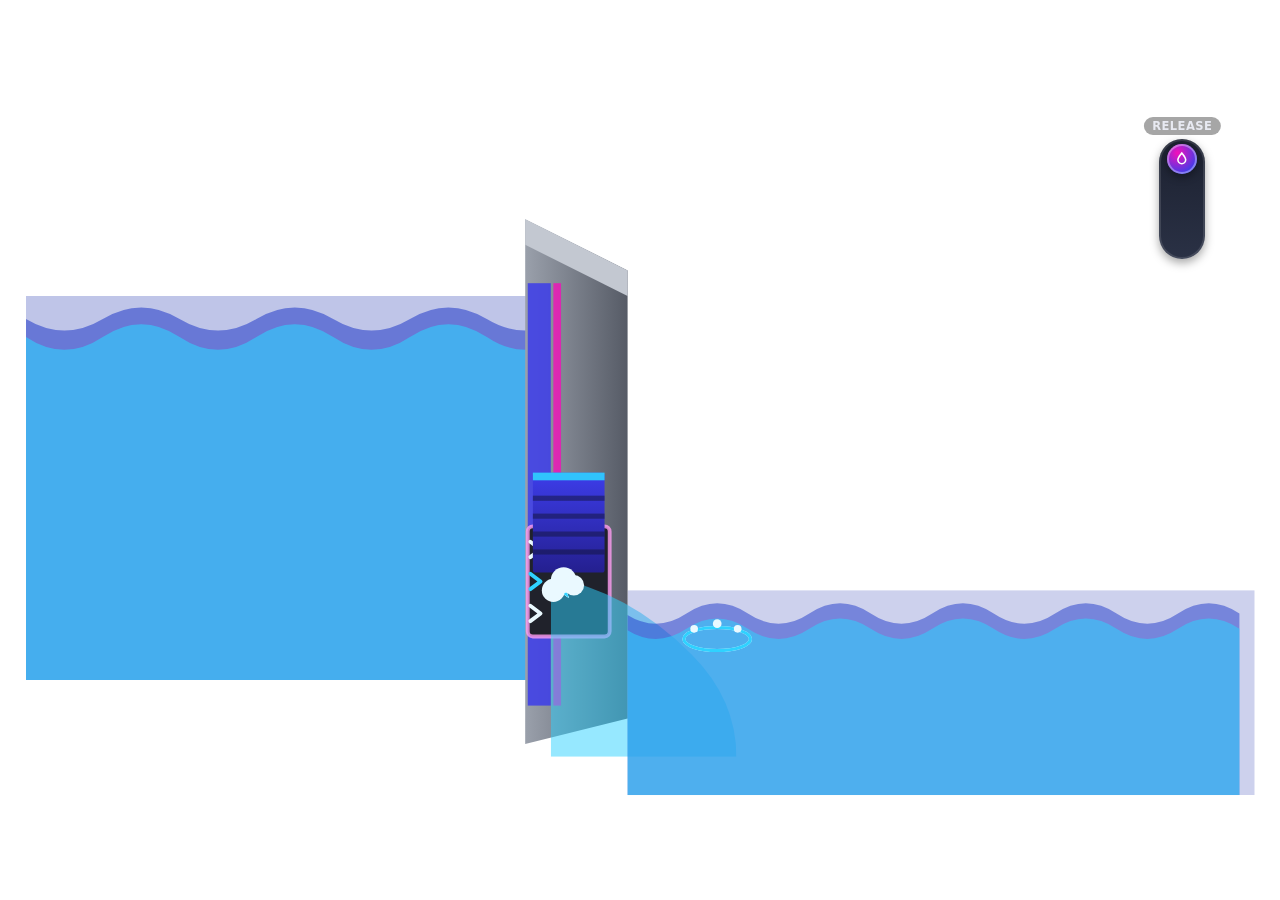
==== dam-release.html @ 2dece6fa "V1.8.4: add compact Home dam release experience" ====
<!DOCTYPE html>
<html lang="en">
<head>
<meta charset="UTF-8">
<meta name="viewport" content="width=device-width, initial-scale=1.0">
<title>Yall Too — Dam Release</title>
<style>
:root{--cyan:#2fd2ff;--indigo:#3d3dea;--magenta:#f310ba;--pink:#ff9df2;--stone-light:#9aa0ab;--stone-dark:#565b66}
*{box-sizing:border-box}
html,body{margin:0;height:100%;background:transparent;overflow:hidden;font-family:system-ui,sans-serif}
.stage{position:relative;width:100vw;height:100vh;display:flex;align-items:center;justify-content:center}
.frame{position:relative;width:min(96vw,177.78vh);aspect-ratio:16/9}
svg{width:100%;height:100%;display:block;overflow:visible}
.toggle{position:absolute;top:5%;right:4%;width:clamp(34px,4.2vw,46px);height:clamp(88px,11vw,120px);border-radius:999px;background:linear-gradient(180deg,#1c2130,#2a3145);box-shadow:inset 0 0 0 2px rgba(255,255,255,.12),0 4px 10px rgba(0,0,0,.35);cursor:pointer;padding:5px;display:flex;flex-direction:column;align-items:center}
.toggle-label{position:absolute;top:-22px;left:50%;transform:translateX(-50%);font-size:clamp(.6rem,1.1vw,.72rem);font-weight:700;letter-spacing:.04em;color:#e8eaf2;background:rgba(0,0,0,.35);padding:2px 8px;border-radius:999px;white-space:nowrap}
.thumb{width:calc(100% - 6px);aspect-ratio:1;border-radius:50%;background:radial-gradient(circle at 35% 30%,var(--magenta),var(--indigo) 75%);box-shadow:0 3px 8px rgba(0,0,0,.4),inset 0 0 0 2px rgba(255,255,255,.35);transition:transform .45s cubic-bezier(.34,1.4,.64,1);display:flex;align-items:center;justify-content:center}
.thumb svg{width:52%;height:52%;stroke:#fff;fill:none;stroke-width:2.4;overflow:visible}
.scene.off .thumb{transform:translateY(calc(100% + 0px))}.scene.on .thumb{transform:translateY(0)}
.res-wave{animation:flowRes 5s linear infinite}.res-wave.w2{animation-duration:7s;animation-direction:reverse}@keyframes flowRes{from{transform:translateX(0)}to{transform:translateX(-60px)}}
.pool-wave{animation:flowPool 3.4s linear infinite}.pool-wave.w2{animation-duration:4.6s;animation-direction:reverse}@keyframes flowPool{from{transform:translateX(0)}to{transform:translateX(-48px)}}
.gate-leaf{transition:transform .5s cubic-bezier(.5,0,.2,1)}.scene.off .gate-leaf{transform:translateY(0)}.scene.on .gate-leaf{transform:translateY(-46px)}
.gate-chevron{animation:chevronFlow .8s linear infinite;animation-play-state:paused}.scene.on .gate-chevron{animation-play-state:running}.gate-chevron.g2{animation-delay:.27s}.gate-chevron.g3{animation-delay:.53s}@keyframes chevronFlow{0%{transform:translateX(-16px);opacity:0}20%{opacity:1}75%{opacity:1}100%{transform:translateX(66px);opacity:0}}
.stream-group{opacity:0;transition:opacity .35s ease}.scene.on .stream-group{opacity:1}
.streak{animation:streakFlow .9s linear infinite;animation-play-state:paused}.scene.on .streak{animation-play-state:running}.streak.s2{animation-delay:.22s}.streak.s3{animation-delay:.44s}.streak.s4{animation-delay:.66s}@keyframes streakFlow{0%{transform:translate(0,0);opacity:0}12%{opacity:.95}100%{transform:translate(150px,190px);opacity:0}}
.mist{animation:mistPuff 1.6s ease-out infinite;animation-play-state:paused}.scene.on .mist{animation-play-state:running}.mist.m2{animation-delay:.5s}.mist.m3{animation-delay:1s}@keyframes mistPuff{0%{transform:scale(.4) translateY(0);opacity:0}30%{opacity:.55}100%{transform:scale(1.5) translateY(-18px);opacity:0}}
.splash-ring{animation:splashRing 1.1s ease-out infinite;animation-play-state:paused}.scene.on .splash-ring{animation-play-state:running}.splash-ring.r2{animation-delay:.55s}@keyframes splashRing{0%{transform:scale(.3);opacity:.8}100%{transform:scale(1.9);opacity:0}}
.splash-drop{animation:splashDrop 1s ease-out infinite;animation-play-state:paused}.scene.on .splash-drop{animation-play-state:running}.splash-drop.d2{animation-delay:.33s}.splash-drop.d3{animation-delay:.66s}@keyframes splashDrop{0%{transform:translateY(0);opacity:0}15%{opacity:1}100%{transform:translateY(-34px);opacity:0}}
@media(prefers-reduced-motion:reduce){.res-wave,.pool-wave,.streak,.mist,.splash-ring,.splash-drop{animation:none!important}}
</style>
</head>
<body>
<div class="stage"><div class="frame">
<svg viewBox="0 0 960 540" class="scene on" id="scene">
<defs>
<linearGradient id="stoneGrad" x1="0" y1="0" x2="1" y2="0"><stop offset="0" stop-color="var(--stone-light)"/><stop offset="1" stop-color="var(--stone-dark)"/></linearGradient>
<linearGradient id="gateGrad" x1="0" y1="0" x2="0" y2="1"><stop offset="0" stop-color="var(--indigo)"/><stop offset="1" stop-color="#241f8f"/></linearGradient>
<clipPath id="frameClip"><rect x="0" y="0" width="960" height="540"/></clipPath><clipPath id="resClip"><rect x="0" y="120" width="410" height="330"/></clipPath><clipPath id="poolClip"><rect x="470" y="360" width="490" height="180"/></clipPath><clipPath id="gateSlotClip"><rect x="392" y="330" width="64" height="86" rx="4"/></clipPath>
</defs>
<g clip-path="url(#frameClip)">
<g clip-path="url(#resClip)"><rect x="0" y="150" width="410" height="300" fill="#1c2fae" opacity=".28"/><path class="res-wave w2" fill="#213bc9" opacity=".55" d="M-60,168 Q-30,150 0,168 T60,168 T120,168 T180,168 T240,168 T300,168 T360,168 T420,168 T480,168 V460 H-60 Z"/><path class="res-wave w1" fill="#2fd2ff" opacity=".6" d="M-60,182 Q-30,162 0,182 T60,182 T120,182 T180,182 T240,182 T300,182 T360,182 T420,182 T480,182 V460 H-60 Z"/></g>
<g><path d="M390,90 L470,130 L470,480 L390,500 Z" fill="url(#stoneGrad)"/><path d="M390,90 L470,130 L470,150 L390,110 Z" fill="#c3c8d1"/><rect x="392" y="140" width="18" height="330" fill="var(--indigo)" opacity=".85"/><rect x="412" y="140" width="6" height="330" fill="var(--magenta)" opacity=".8"/><rect x="392" y="330" width="64" height="86" rx="4" fill="#20222b"/><rect x="392" y="330" width="64" height="86" rx="4" fill="none" stroke="var(--pink)" stroke-width="3" opacity=".8"/></g>
<g clip-path="url(#gateSlotClip)"><g transform="translate(394,348)"><g class="gate-chevron g1"><path d="M0,-6 L8,0 L0,6" fill="none" stroke="#eaf9ff" stroke-width="3" stroke-linecap="round" stroke-linejoin="round"/></g></g><g transform="translate(394,373)"><g class="gate-chevron g2"><path d="M0,-6 L8,0 L0,6" fill="none" stroke="var(--cyan)" stroke-width="3" stroke-linecap="round" stroke-linejoin="round"/></g></g><g transform="translate(394,398)"><g class="gate-chevron g3"><path d="M0,-6 L8,0 L0,6" fill="none" stroke="#eaf9ff" stroke-width="3" stroke-linecap="round" stroke-linejoin="round"/></g></g></g>
<g clip-path="url(#frameClip)"><rect class="gate-leaf" x="396" y="334" width="56" height="78" rx="2" fill="url(#gateGrad)"/><g class="gate-leaf"><rect x="396" y="334" width="56" height="6" fill="var(--cyan)" opacity=".9"/><rect x="396" y="352" width="56" height="4" fill="#12143a" opacity=".5"/><rect x="396" y="366" width="56" height="4" fill="#12143a" opacity=".5"/><rect x="396" y="380" width="56" height="4" fill="#12143a" opacity=".5"/><rect x="396" y="394" width="56" height="4" fill="#12143a" opacity=".5"/></g></g>
<g class="stream-group"><clipPath id="streamClip"><path d="M410,370 Q470,380 520,430 Q555,465 555,510 L410,510 Z"/></clipPath><g clip-path="url(#streamClip)"><rect x="380" y="360" width="230" height="160" fill="var(--cyan)" opacity=".5"/><g class="streak s1"><g transform="translate(418,378) rotate(51.7)"><polygon points="10,0 -6,-5 -6,5" fill="#eaf9ff"/></g></g><g class="streak s2"><g transform="translate(418,378) rotate(51.7)"><polygon points="10,0 -6,-5 -6,5" fill="#eaf9ff"/></g></g><g class="streak s3"><g transform="translate(418,378) rotate(51.7)"><polygon points="10,0 -6,-5 -6,5" fill="#eaf9ff"/></g></g><g class="streak s4"><g transform="translate(418,378) rotate(51.7)"><polygon points="10,0 -6,-5 -6,5" fill="var(--cyan)"/></g></g></g><circle class="mist m1" cx="420" cy="372" r="10" fill="#eaf9ff"/><circle class="mist m2" cx="428" cy="376" r="8" fill="#eaf9ff"/><circle class="mist m3" cx="412" cy="380" r="9" fill="#eaf9ff"/></g>
<g clip-path="url(#poolClip)"><rect x="470" y="380" width="490" height="160" fill="#1c2fae" opacity=".22"/><path class="pool-wave w2" fill="#213bc9" opacity=".5" d="M420,398 Q444,382 468,398 T516,398 T564,398 T612,398 T660,398 T708,398 T756,398 T804,398 T852,398 T900,398 T948,398 V540 H420 Z"/><path class="pool-wave w1" fill="#2fd2ff" opacity=".55" d="M420,410 Q444,394 468,410 T516,410 T564,410 T612,410 T660,410 T708,410 T756,410 T804,410 T852,410 T900,410 T948,410 V540 H420 Z"/><g class="stream-group"><ellipse class="splash-ring r1" cx="540" cy="418" rx="26" ry="9" fill="none" stroke="#eaf9ff" stroke-width="2.4"/><ellipse class="splash-ring r2" cx="540" cy="418" rx="26" ry="9" fill="none" stroke="var(--cyan)" stroke-width="2.4"/><circle class="splash-drop d1" cx="522" cy="410" r="3" fill="#eaf9ff"/><circle class="splash-drop d2" cx="540" cy="406" r="3.4" fill="#eaf9ff"/><circle class="splash-drop d3" cx="556" cy="410" r="3" fill="#eaf9ff"/></g></g>
</g></svg>
<div class="toggle" id="toggle" role="button" aria-pressed="true" aria-label="Toggle dam release"><span class="toggle-label" id="toggleLabel">RELEASE</span><div class="thumb"><svg viewBox="0 0 24 24"><path d="M12 3c-3 4-6 7.2-6 10.5A6 6 0 0 0 18 13.5C18 10.2 15 7 12 3Z"/></svg></div></div>
</div></div>
<script>
const scene=document.getElementById('scene'),toggle=document.getElementById('toggle'),label=document.getElementById('toggleLabel');
function setState(on){scene.classList.toggle('on',on);scene.classList.toggle('off',!on);toggle.setAttribute('aria-pressed',on?'true':'false');label.textContent=on?'RELEASE':'STOP'}
toggle.addEventListener('click',()=>setState(!scene.classList.contains('on')));setState(true);
</script>
</body>
</html>
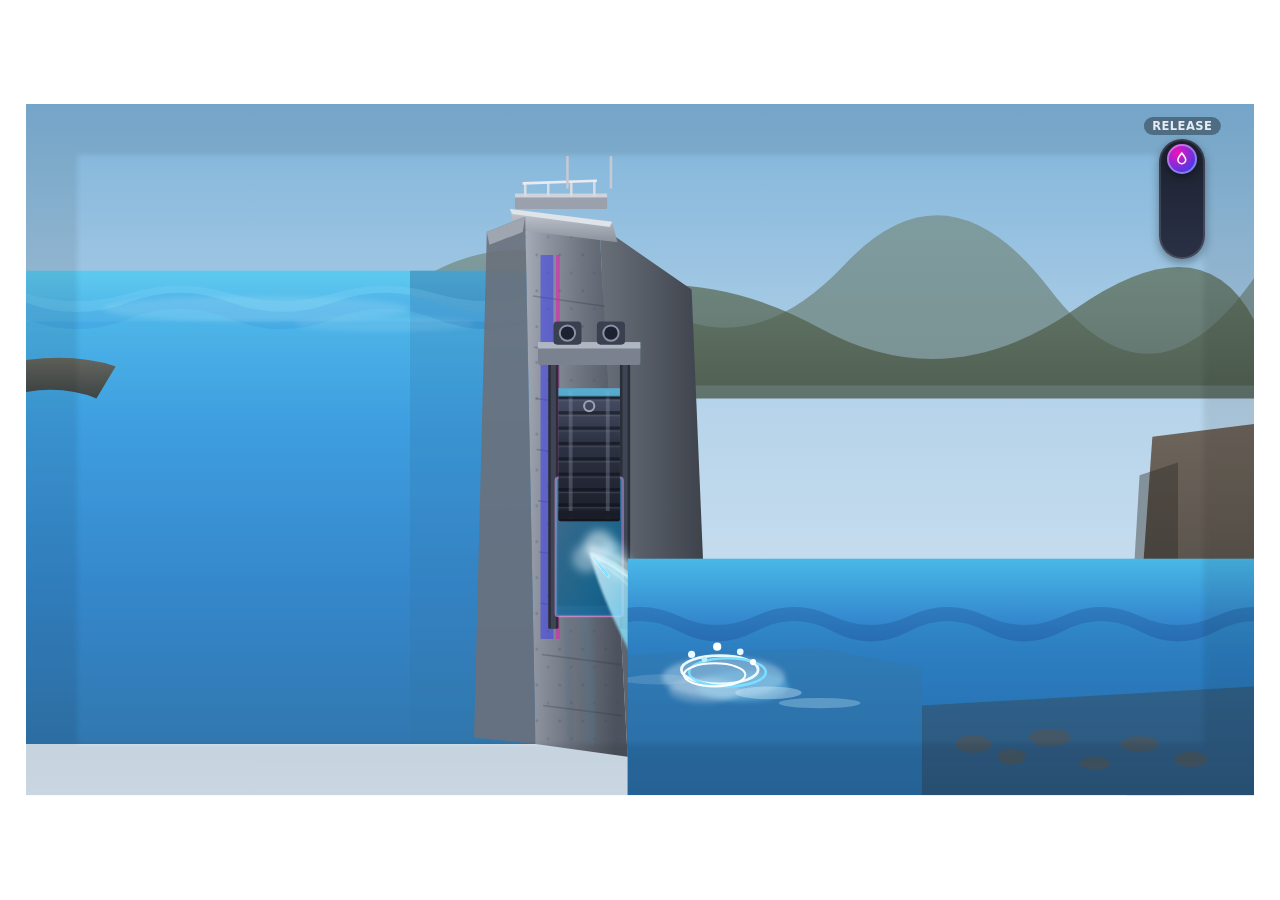
==== commit 55eebf9e: "V1.8.4: replace Home dam with supplied release design" ====
--- a/dam-release.html
+++ b/dam-release.html
@@ -5,51 +5,595 @@
 <meta name="viewport" content="width=device-width, initial-scale=1.0">
 <title>Yall Too — Dam Release</title>
 <style>
-:root{--cyan:#2fd2ff;--indigo:#3d3dea;--magenta:#f310ba;--pink:#ff9df2;--stone-light:#9aa0ab;--stone-dark:#565b66}
-*{box-sizing:border-box}
-html,body{margin:0;height:100%;background:transparent;overflow:hidden;font-family:system-ui,sans-serif}
-.stage{position:relative;width:100vw;height:100vh;display:flex;align-items:center;justify-content:center}
-.frame{position:relative;width:min(96vw,177.78vh);aspect-ratio:16/9}
-svg{width:100%;height:100%;display:block;overflow:visible}
-.toggle{position:absolute;top:5%;right:4%;width:clamp(34px,4.2vw,46px);height:clamp(88px,11vw,120px);border-radius:999px;background:linear-gradient(180deg,#1c2130,#2a3145);box-shadow:inset 0 0 0 2px rgba(255,255,255,.12),0 4px 10px rgba(0,0,0,.35);cursor:pointer;padding:5px;display:flex;flex-direction:column;align-items:center}
-.toggle-label{position:absolute;top:-22px;left:50%;transform:translateX(-50%);font-size:clamp(.6rem,1.1vw,.72rem);font-weight:700;letter-spacing:.04em;color:#e8eaf2;background:rgba(0,0,0,.35);padding:2px 8px;border-radius:999px;white-space:nowrap}
-.thumb{width:calc(100% - 6px);aspect-ratio:1;border-radius:50%;background:radial-gradient(circle at 35% 30%,var(--magenta),var(--indigo) 75%);box-shadow:0 3px 8px rgba(0,0,0,.4),inset 0 0 0 2px rgba(255,255,255,.35);transition:transform .45s cubic-bezier(.34,1.4,.64,1);display:flex;align-items:center;justify-content:center}
-.thumb svg{width:52%;height:52%;stroke:#fff;fill:none;stroke-width:2.4;overflow:visible}
-.scene.off .thumb{transform:translateY(calc(100% + 0px))}.scene.on .thumb{transform:translateY(0)}
-.res-wave{animation:flowRes 5s linear infinite}.res-wave.w2{animation-duration:7s;animation-direction:reverse}@keyframes flowRes{from{transform:translateX(0)}to{transform:translateX(-60px)}}
-.pool-wave{animation:flowPool 3.4s linear infinite}.pool-wave.w2{animation-duration:4.6s;animation-direction:reverse}@keyframes flowPool{from{transform:translateX(0)}to{transform:translateX(-48px)}}
-.gate-leaf{transition:transform .5s cubic-bezier(.5,0,.2,1)}.scene.off .gate-leaf{transform:translateY(0)}.scene.on .gate-leaf{transform:translateY(-46px)}
-.gate-chevron{animation:chevronFlow .8s linear infinite;animation-play-state:paused}.scene.on .gate-chevron{animation-play-state:running}.gate-chevron.g2{animation-delay:.27s}.gate-chevron.g3{animation-delay:.53s}@keyframes chevronFlow{0%{transform:translateX(-16px);opacity:0}20%{opacity:1}75%{opacity:1}100%{transform:translateX(66px);opacity:0}}
-.stream-group{opacity:0;transition:opacity .35s ease}.scene.on .stream-group{opacity:1}
-.streak{animation:streakFlow .9s linear infinite;animation-play-state:paused}.scene.on .streak{animation-play-state:running}.streak.s2{animation-delay:.22s}.streak.s3{animation-delay:.44s}.streak.s4{animation-delay:.66s}@keyframes streakFlow{0%{transform:translate(0,0);opacity:0}12%{opacity:.95}100%{transform:translate(150px,190px);opacity:0}}
-.mist{animation:mistPuff 1.6s ease-out infinite;animation-play-state:paused}.scene.on .mist{animation-play-state:running}.mist.m2{animation-delay:.5s}.mist.m3{animation-delay:1s}@keyframes mistPuff{0%{transform:scale(.4) translateY(0);opacity:0}30%{opacity:.55}100%{transform:scale(1.5) translateY(-18px);opacity:0}}
-.splash-ring{animation:splashRing 1.1s ease-out infinite;animation-play-state:paused}.scene.on .splash-ring{animation-play-state:running}.splash-ring.r2{animation-delay:.55s}@keyframes splashRing{0%{transform:scale(.3);opacity:.8}100%{transform:scale(1.9);opacity:0}}
-.splash-drop{animation:splashDrop 1s ease-out infinite;animation-play-state:paused}.scene.on .splash-drop{animation-play-state:running}.splash-drop.d2{animation-delay:.33s}.splash-drop.d3{animation-delay:.66s}@keyframes splashDrop{0%{transform:translateY(0);opacity:0}15%{opacity:1}100%{transform:translateY(-34px);opacity:0}}
-@media(prefers-reduced-motion:reduce){.res-wave,.pool-wave,.streak,.mist,.splash-ring,.splash-drop{animation:none!important}}
+  :root{
+    --cyan:#2fd2ff;
+    --indigo:#3d3dea;
+    --magenta:#f310ba;
+    --pink:#ff9df2;
+    --concrete:#8b909a;
+    --concrete-dark:#5c616c;
+    --concrete-deep:#3e434c;
+  }
+  *{box-sizing:border-box;}
+  html,body{
+    margin:0;
+    height:100%;
+    background:transparent;
+    overflow:hidden;
+    font-family:system-ui,sans-serif;
+  }
+  .stage{
+    position:relative;
+    width:100vw;
+    height:100vh;
+    display:flex;
+    align-items:center;
+    justify-content:center;
+  }
+  .frame{
+    position:relative;
+    width:min(96vw, 177.78vh);
+    aspect-ratio:16/9;
+  }
+  svg{
+    width:100%;height:100%;
+    display:block;
+    overflow:hidden;
+  }
+
+  /* ---------- toggle ---------- */
+  .toggle{
+    position:absolute;
+    top:5%;
+    right:4%;
+    width:clamp(34px,4.2vw,46px);
+    height:clamp(88px,11vw,120px);
+    border-radius:999px;
+    background:linear-gradient(180deg,#1c2130,#2a3145);
+    box-shadow:inset 0 0 0 2px rgba(255,255,255,.12), 0 4px 10px rgba(0,0,0,.35);
+    cursor:pointer;
+    padding:5px;
+    display:flex;
+    flex-direction:column;
+    align-items:center;
+    z-index:5;
+  }
+  .toggle-label{
+    position:absolute;
+    top:-22px;left:50%;transform:translateX(-50%);
+    font-size:clamp(.6rem,1.1vw,.72rem);
+    font-weight:700;
+    letter-spacing:.04em;
+    color:#e8eaf2;
+    background:rgba(0,0,0,.35);
+    padding:2px 8px;
+    border-radius:999px;
+    white-space:nowrap;
+  }
+  .thumb{
+    width:calc(100% - 6px);
+    aspect-ratio:1;
+    border-radius:50%;
+    background:radial-gradient(circle at 35% 30%, var(--magenta), var(--indigo) 75%);
+    box-shadow:0 3px 8px rgba(0,0,0,.4), inset 0 0 0 2px rgba(255,255,255,.35);
+    transition:transform .45s cubic-bezier(.34,1.4,.64,1);
+    display:flex;align-items:center;justify-content:center;
+  }
+  .thumb svg{width:52%;height:52%;stroke:#fff;fill:none;stroke-width:2.4;overflow:visible;}
+  .scene.off .thumb{ transform:translateY(calc(100% + 0px)); }
+  .scene.on  .thumb{ transform:translateY(0); }
+
+  /* reservoir surface drift */
+  .res-wave{animation:flowRes 6s linear infinite;}
+  .res-wave.w2{animation-duration:9s;animation-direction:reverse;}
+  .res-wave.w3{animation-duration:12s;}
+  @keyframes flowRes{ from{transform:translateX(0);} to{transform:translateX(-80px);} }
+
+  .pool-wave{animation:flowPool 4s linear infinite;}
+  .pool-wave.w2{animation-duration:5.5s;animation-direction:reverse;}
+  @keyframes flowPool{ from{transform:translateX(0);} to{transform:translateX(-56px);} }
+
+  /* gate leaf rises to open */
+  .gate-leaf{ transition:transform .7s cubic-bezier(.4,0,.2,1); }
+  .scene.off .gate-leaf{ transform:translateY(0); }
+  .scene.on  .gate-leaf{ transform:translateY(-72px); }
+
+  /* hoist cables follow gate */
+  .hoist-line{ transition:transform .7s cubic-bezier(.4,0,.2,1); transform-origin:center top; }
+  .scene.off .hoist-line{ transform:scaleY(1); }
+  .scene.on  .hoist-line{ transform:scaleY(0.22); }
+
+  /* flow only while open */
+  .stream-group{ opacity:0; transition:opacity .4s ease .15s; pointer-events:none; }
+  .scene.on .stream-group{ opacity:1; }
+
+  .jet-core{
+    animation:jetShimmer 1.1s ease-in-out infinite;
+    animation-play-state:paused;
+  }
+  .scene.on .jet-core{ animation-play-state:running; }
+  @keyframes jetShimmer{
+    0%,100%{ opacity:.72; }
+    50%{ opacity:.95; }
+  }
+
+  .streak{
+    animation:streakFlow .85s linear infinite;
+    animation-play-state:paused;
+  }
+  .scene.on .streak{ animation-play-state:running; }
+  .streak.s2{animation-delay:.14s;}
+  .streak.s3{animation-delay:.28s;}
+  .streak.s4{animation-delay:.42s;}
+  .streak.s5{animation-delay:.56s;}
+  .streak.s6{animation-delay:.70s;}
+  @keyframes streakFlow{
+    0%{ transform:translate(0,0); opacity:0; }
+    10%{ opacity:.9; }
+    100%{ transform:translate(118px,155px); opacity:0; }
+  }
+
+  .sheet-line{
+    animation:sheetPulse 1.2s ease-in-out infinite;
+    animation-play-state:paused;
+  }
+  .scene.on .sheet-line{ animation-play-state:running; }
+  .sheet-line.l2{animation-delay:.4s;}
+  @keyframes sheetPulse{
+    0%,100%{ opacity:.25; }
+    50%{ opacity:.55; }
+  }
+
+  .mist{
+    animation:mistPuff 1.5s ease-out infinite;
+    animation-play-state:paused;
+  }
+  .scene.on .mist{ animation-play-state:running; }
+  .mist.m2{animation-delay:.4s;}
+  .mist.m3{animation-delay:.8s;}
+  .mist.m4{animation-delay:1.1s;}
+  @keyframes mistPuff{
+    0%{ transform:scale(.35) translate(0,0); opacity:0; }
+    25%{ opacity:.5; }
+    100%{ transform:scale(1.8) translate(8px,-22px); opacity:0; }
+  }
+
+  .splash-ring{
+    animation:splashRing 1.15s ease-out infinite;
+    animation-play-state:paused;
+  }
+  .scene.on .splash-ring{ animation-play-state:running; }
+  .splash-ring.r2{animation-delay:.38s;}
+  .splash-ring.r3{animation-delay:.76s;}
+  @keyframes splashRing{
+    0%{ transform:scale(.25); opacity:.75; }
+    100%{ transform:scale(2.1); opacity:0; }
+  }
+
+  .splash-drop{
+    animation:splashDrop .95s ease-out infinite;
+    animation-play-state:paused;
+  }
+  .scene.on .splash-drop{ animation-play-state:running; }
+  .splash-drop.d2{animation-delay:.2s;}
+  .splash-drop.d3{animation-delay:.4s;}
+  .splash-drop.d4{animation-delay:.6s;}
+  .splash-drop.d5{animation-delay:.8s;}
+  @keyframes splashDrop{
+    0%{ transform:translate(0,0); opacity:0; }
+    12%{ opacity:1; }
+    100%{ transform:translate(var(--dx,0px), -36px); opacity:0; }
+  }
+
+  .boil{
+    animation:boil 1.4s ease-in-out infinite;
+    animation-play-state:paused;
+  }
+  .scene.on .boil{ animation-play-state:running; }
+  .boil.b2{animation-delay:.45s;}
+  .boil.b3{animation-delay:.9s;}
+  @keyframes boil{
+    0%,100%{ transform:translateY(0) scaleX(1); opacity:.35; }
+    50%{ transform:translateY(-6px) scaleX(1.08); opacity:.7; }
+  }
+
+  .foam-patch{
+    animation:foamDrift 3.2s linear infinite;
+    animation-play-state:paused;
+  }
+  .scene.on .foam-patch{ animation-play-state:running; }
+  .foam-patch.f2{animation-delay:1.1s;}
+  @keyframes foamDrift{
+    from{ transform:translateX(0); opacity:.5; }
+    to{ transform:translateX(40px); opacity:.15; }
+  }
+
+  @media (prefers-reduced-motion: reduce){
+    .res-wave,.pool-wave,.streak,.mist,.splash-ring,.splash-drop,.jet-core,.sheet-line,.boil,.foam-patch{
+      animation:none !important;
+    }
+  }
 </style>
 </head>
 <body>
-<div class="stage"><div class="frame">
-<svg viewBox="0 0 960 540" class="scene on" id="scene">
-<defs>
-<linearGradient id="stoneGrad" x1="0" y1="0" x2="1" y2="0"><stop offset="0" stop-color="var(--stone-light)"/><stop offset="1" stop-color="var(--stone-dark)"/></linearGradient>
-<linearGradient id="gateGrad" x1="0" y1="0" x2="0" y2="1"><stop offset="0" stop-color="var(--indigo)"/><stop offset="1" stop-color="#241f8f"/></linearGradient>
-<clipPath id="frameClip"><rect x="0" y="0" width="960" height="540"/></clipPath><clipPath id="resClip"><rect x="0" y="120" width="410" height="330"/></clipPath><clipPath id="poolClip"><rect x="470" y="360" width="490" height="180"/></clipPath><clipPath id="gateSlotClip"><rect x="392" y="330" width="64" height="86" rx="4"/></clipPath>
-</defs>
-<g clip-path="url(#frameClip)">
-<g clip-path="url(#resClip)"><rect x="0" y="150" width="410" height="300" fill="#1c2fae" opacity=".28"/><path class="res-wave w2" fill="#213bc9" opacity=".55" d="M-60,168 Q-30,150 0,168 T60,168 T120,168 T180,168 T240,168 T300,168 T360,168 T420,168 T480,168 V460 H-60 Z"/><path class="res-wave w1" fill="#2fd2ff" opacity=".6" d="M-60,182 Q-30,162 0,182 T60,182 T120,182 T180,182 T240,182 T300,182 T360,182 T420,182 T480,182 V460 H-60 Z"/></g>
-<g><path d="M390,90 L470,130 L470,480 L390,500 Z" fill="url(#stoneGrad)"/><path d="M390,90 L470,130 L470,150 L390,110 Z" fill="#c3c8d1"/><rect x="392" y="140" width="18" height="330" fill="var(--indigo)" opacity=".85"/><rect x="412" y="140" width="6" height="330" fill="var(--magenta)" opacity=".8"/><rect x="392" y="330" width="64" height="86" rx="4" fill="#20222b"/><rect x="392" y="330" width="64" height="86" rx="4" fill="none" stroke="var(--pink)" stroke-width="3" opacity=".8"/></g>
-<g clip-path="url(#gateSlotClip)"><g transform="translate(394,348)"><g class="gate-chevron g1"><path d="M0,-6 L8,0 L0,6" fill="none" stroke="#eaf9ff" stroke-width="3" stroke-linecap="round" stroke-linejoin="round"/></g></g><g transform="translate(394,373)"><g class="gate-chevron g2"><path d="M0,-6 L8,0 L0,6" fill="none" stroke="var(--cyan)" stroke-width="3" stroke-linecap="round" stroke-linejoin="round"/></g></g><g transform="translate(394,398)"><g class="gate-chevron g3"><path d="M0,-6 L8,0 L0,6" fill="none" stroke="#eaf9ff" stroke-width="3" stroke-linecap="round" stroke-linejoin="round"/></g></g></g>
-<g clip-path="url(#frameClip)"><rect class="gate-leaf" x="396" y="334" width="56" height="78" rx="2" fill="url(#gateGrad)"/><g class="gate-leaf"><rect x="396" y="334" width="56" height="6" fill="var(--cyan)" opacity=".9"/><rect x="396" y="352" width="56" height="4" fill="#12143a" opacity=".5"/><rect x="396" y="366" width="56" height="4" fill="#12143a" opacity=".5"/><rect x="396" y="380" width="56" height="4" fill="#12143a" opacity=".5"/><rect x="396" y="394" width="56" height="4" fill="#12143a" opacity=".5"/></g></g>
-<g class="stream-group"><clipPath id="streamClip"><path d="M410,370 Q470,380 520,430 Q555,465 555,510 L410,510 Z"/></clipPath><g clip-path="url(#streamClip)"><rect x="380" y="360" width="230" height="160" fill="var(--cyan)" opacity=".5"/><g class="streak s1"><g transform="translate(418,378) rotate(51.7)"><polygon points="10,0 -6,-5 -6,5" fill="#eaf9ff"/></g></g><g class="streak s2"><g transform="translate(418,378) rotate(51.7)"><polygon points="10,0 -6,-5 -6,5" fill="#eaf9ff"/></g></g><g class="streak s3"><g transform="translate(418,378) rotate(51.7)"><polygon points="10,0 -6,-5 -6,5" fill="#eaf9ff"/></g></g><g class="streak s4"><g transform="translate(418,378) rotate(51.7)"><polygon points="10,0 -6,-5 -6,5" fill="var(--cyan)"/></g></g></g><circle class="mist m1" cx="420" cy="372" r="10" fill="#eaf9ff"/><circle class="mist m2" cx="428" cy="376" r="8" fill="#eaf9ff"/><circle class="mist m3" cx="412" cy="380" r="9" fill="#eaf9ff"/></g>
-<g clip-path="url(#poolClip)"><rect x="470" y="380" width="490" height="160" fill="#1c2fae" opacity=".22"/><path class="pool-wave w2" fill="#213bc9" opacity=".5" d="M420,398 Q444,382 468,398 T516,398 T564,398 T612,398 T660,398 T708,398 T756,398 T804,398 T852,398 T900,398 T948,398 V540 H420 Z"/><path class="pool-wave w1" fill="#2fd2ff" opacity=".55" d="M420,410 Q444,394 468,410 T516,410 T564,410 T612,410 T660,410 T708,410 T756,410 T804,410 T852,410 T900,410 T948,410 V540 H420 Z"/><g class="stream-group"><ellipse class="splash-ring r1" cx="540" cy="418" rx="26" ry="9" fill="none" stroke="#eaf9ff" stroke-width="2.4"/><ellipse class="splash-ring r2" cx="540" cy="418" rx="26" ry="9" fill="none" stroke="var(--cyan)" stroke-width="2.4"/><circle class="splash-drop d1" cx="522" cy="410" r="3" fill="#eaf9ff"/><circle class="splash-drop d2" cx="540" cy="406" r="3.4" fill="#eaf9ff"/><circle class="splash-drop d3" cx="556" cy="410" r="3" fill="#eaf9ff"/></g></g>
-</g></svg>
-<div class="toggle" id="toggle" role="button" aria-pressed="true" aria-label="Toggle dam release"><span class="toggle-label" id="toggleLabel">RELEASE</span><div class="thumb"><svg viewBox="0 0 24 24"><path d="M12 3c-3 4-6 7.2-6 10.5A6 6 0 0 0 18 13.5C18 10.2 15 7 12 3Z"/></svg></div></div>
-</div></div>
+
+<div class="stage">
+  <div class="frame">
+    <svg viewBox="0 0 960 540" class="scene on" id="scene">
+      <defs>
+        <!-- sky -->
+        <linearGradient id="skyGrad" x1="0" y1="0" x2="0" y2="1">
+          <stop offset="0" stop-color="#7eb3d9"/>
+          <stop offset=".45" stop-color="#b7d4ea"/>
+          <stop offset="1" stop-color="#dce9f4"/>
+        </linearGradient>
+
+        <!-- hills -->
+        <linearGradient id="hillFar" x1="0" y1="0" x2="0" y2="1">
+          <stop offset="0" stop-color="#6d7f6a"/>
+          <stop offset="1" stop-color="#4f5e4c"/>
+        </linearGradient>
+        <linearGradient id="hillNear" x1="0" y1="0" x2="0" y2="1">
+          <stop offset="0" stop-color="#5a6b52"/>
+          <stop offset="1" stop-color="#3d4a38"/>
+        </linearGradient>
+
+        <!-- reservoir depth -->
+        <linearGradient id="resDepth" x1="0" y1="0" x2="0" y2="1">
+          <stop offset="0" stop-color="#4ec4ef"/>
+          <stop offset=".35" stop-color="#2a7fd4"/>
+          <stop offset=".7" stop-color="#1a4fa8"/>
+          <stop offset="1" stop-color="#123 dig" stop-color="#0f2f6a"/>
+        </linearGradient>
+        <linearGradient id="resDepthFixed" x1="0" y1="0" x2="0" y2="1">
+          <stop offset="0" stop-color="#5ecaf0"/>
+          <stop offset=".3" stop-color="#2f86d6"/>
+          <stop offset=".65" stop-color="#1b52aa"/>
+          <stop offset="1" stop-color="#102e68"/>
+        </linearGradient>
+
+        <!-- pool depth -->
+        <linearGradient id="poolDepth" x1="0" y1="0" x2="0" y2="1">
+          <stop offset="0" stop-color="#49b8e8"/>
+          <stop offset=".4" stop-color="#2a6fc0"/>
+          <stop offset="1" stop-color="#163a7a"/>
+        </linearGradient>
+
+        <!-- concrete face (slight vertical weathering) -->
+        <linearGradient id="damFace" x1="0" y1="0" x2="1" y2="0.15">
+          <stop offset="0" stop-color="#a7adb8"/>
+          <stop offset=".2" stop-color="#8f96a1"/>
+          <stop offset=".55" stop-color="#6f7682"/>
+          <stop offset="1" stop-color="#4d535e"/>
+        </linearGradient>
+        <linearGradient id="damFaceSide" x1="0" y1="0" x2="1" y2="0">
+          <stop offset="0" stop-color="#6a707a"/>
+          <stop offset="1" stop-color="#3a3f48"/>
+        </linearGradient>
+        <linearGradient id="crestGrad" x1="0" y1="0" x2="0" y2="1">
+          <stop offset="0" stop-color="#c5cad3"/>
+          <stop offset="1" stop-color="#8b919c"/>
+        </linearGradient>
+        <linearGradient id="gateSteel" x1="0" y1="0" x2="0" y2="1">
+          <stop offset="0" stop-color="#4a5168"/>
+          <stop offset=".4" stop-color="#2e3344"/>
+          <stop offset="1" stop-color="#1a1d28"/>
+        </linearGradient>
+        <linearGradient id="gateHighlight" x1="0" y1="0" x2="1" y2="0">
+          <stop offset="0" stop-color="#6d7690"/>
+          <stop offset=".5" stop-color="#3a4156"/>
+          <stop offset="1" stop-color="#252a38"/>
+        </linearGradient>
+        <linearGradient id="jetGrad" x1="0" y1="0" x2="1" y2="1">
+          <stop offset="0" stop-color="#eaf9ff"/>
+          <stop offset=".35" stop-color="#7adfff"/>
+          <stop offset=".7" stop-color="#2fd2ff"/>
+          <stop offset="1" stop-color="#1a8fd0"/>
+        </linearGradient>
+        <linearGradient id="rockGrad" x1="0" y1="0" x2="0" y2="1">
+          <stop offset="0" stop-color="#6d655c"/>
+          <stop offset="1" stop-color="#3f3a34"/>
+        </linearGradient>
+        <linearGradient id="bankGrad" x1="0" y1="0" x2="0" y2="1">
+          <stop offset="0" stop-color="#6a5a48"/>
+          <stop offset="1" stop-color="#3d342a"/>
+        </linearGradient>
+
+        <pattern id="formTies" width="18" height="28" patternUnits="userSpaceOnUse">
+          <circle cx="3" cy="6" r="1.1" fill="#3a3f48" opacity=".35"/>
+          <circle cx="12" cy="20" r="1.1" fill="#3a3f48" opacity=".28"/>
+        </pattern>
+        <pattern id="gateRibs" width="56" height="12" patternUnits="userSpaceOnUse">
+          <rect x="0" y="0" width="56" height="2.5" fill="#0d0f16" opacity=".55"/>
+          <rect x="0" y="3" width="56" height="1" fill="#7a849c" opacity=".25"/>
+        </pattern>
+
+        <filter id="softBlur" x="-20%" y="-20%" width="140%" height="140%">
+          <feGaussianBlur stdDeviation="2.2"/>
+        </filter>
+        <filter id="mistBlur" x="-40%" y="-40%" width="180%" height="180%">
+          <feGaussianBlur stdDeviation="3.5"/>
+        </filter>
+        <filter id="waterBlur" x="-10%" y="-10%" width="120%" height="120%">
+          <feGaussianBlur stdDeviation="0.8"/>
+        </filter>
+
+        <clipPath id="frameClip"><rect width="960" height="540"/></clipPath>
+        <clipPath id="resClip"><path d="M0,130 L398,130 L398,500 L0,500 Z"/></clipPath>
+        <clipPath id="poolClip"><path d="M470,355 L960,355 L960,540 L470,540 Z"/></clipPath>
+        <clipPath id="gateSlotClip"><rect x="414" y="292" width="52" height="108" rx="2"/></clipPath>
+        <clipPath id="jetClip">
+          <path d="M430,350 C460,355 500,385 535,430 C555,455 565,485 568,540 L455,540 C450,490 440,450 430,400 Z"/>
+        </clipPath>
+      </defs>
+
+      <g clip-path="url(#frameClip)">
+
+        <!-- ================= SKY & TERRAIN ================= -->
+        <rect width="960" height="540" fill="url(#skyGrad)"/>
+        <!-- far hills -->
+        <path d="M0,150 Q80,120 160,145 T320,130 T480,150 T640,125 T800,145 T960,135 V220 H0 Z" fill="url(#hillFar)" opacity=".55"/>
+        <path d="M0,175 Q120,150 220,170 T420,155 T620,175 T820,160 T960,170 V230 H0 Z" fill="url(#hillNear)" opacity=".7"/>
+
+        <!-- left canyon / abutment rock -->
+        <path d="M0,200 L90,210 L110,500 L0,500 Z" fill="url(#rockGrad)"/>
+        <path d="M70,220 L95,225 L105,500 L85,500 Z" fill="#2e2a26" opacity=".35"/>
+        <path d="M0,260 L60,268 L70,500 L0,500 Z" fill="#4a433c" opacity=".5"/>
+
+        <!-- right canyon wall -->
+        <path d="M960,250 L880,260 L860,540 L960,540 Z" fill="url(#rockGrad)"/>
+        <path d="M900,280 L870,290 L855,540 L900,540 Z" fill="#2a2622" opacity=".4"/>
+
+        <!-- ================= RESERVOIR ================= -->
+        <g clip-path="url(#resClip)">
+          <rect x="0" y="130" width="410" height="380" fill="url(#resDepthFixed)"/>
+          <!-- deep tint near dam face -->
+          <rect x="300" y="130" width="110" height="380" fill="#0c2a5c" opacity=".25"/>
+
+          <!-- surface waves (seamless tiles) -->
+          <path class="res-wave w3" fill="#8fdfff" opacity=".18"
+            d="M-80,148 Q-40,136 0,148 T80,148 T160,148 T240,148 T320,148 T400,148 T480,148 V170 H-80 Z"/>
+          <path class="res-wave w2" fill="#3aa0e0" opacity=".35"
+            d="M-80,155 Q-40,140 0,155 T80,155 T160,155 T240,155 T320,155 T400,155 T480,155 V500 H-80 Z"/>
+          <path class="res-wave w1" fill="#5ec8f0" opacity=".28"
+            d="M-80,168 Q-40,152 0,168 T80,168 T160,168 T240,168 T320,168 T400,168 T480,168 V500 H-80 Z"/>
+
+          <!-- specular sheen -->
+          <ellipse cx="180" cy="160" rx="120" ry="10" fill="#eaf9ff" opacity=".14" filter="url(#softBlur)"/>
+          <ellipse cx="280" cy="172" rx="70" ry="6" fill="#eaf9ff" opacity=".1" filter="url(#softBlur)"/>
+        </g>
+
+        <!-- reservoir shoreline left -->
+        <path d="M0,200 Q40,195 70,205 L55,230 Q30,220 0,225 Z" fill="url(#bankGrad)" opacity=".85"/>
+
+        <!-- ================= DAM STRUCTURE ================= -->
+        <!-- main gravity dam body (slight batter) -->
+        <g id="dam">
+          <!-- downstream face shadow volume -->
+          <path d="M448,95 L520,145 L535,500 L470,510 Z" fill="url(#damFaceSide)"/>
+
+          <!-- upstream / main face -->
+          <path d="M390,88 L448,95 L470,510 L398,500 Z" fill="url(#damFace)"/>
+          <!-- formwork / lift lines -->
+          <g opacity=".28" stroke="#2f343c" stroke-width="1.2">
+            <path d="M396,150 L452,158"/>
+            <path d="M397,190 L455,198"/>
+            <path d="M398,230 L458,238"/>
+            <path d="M399,270 L460,278"/>
+            <path d="M400,310 L462,318"/>
+            <path d="M401,350 L463,358"/>
+            <path d="M402,390 L464,398"/>
+            <path d="M403,430 L465,438"/>
+            <path d="M404,470 L466,478"/>
+          </g>
+          <!-- form-tie dots -->
+          <path d="M390,88 L448,95 L470,510 L398,500 Z" fill="url(#formTies)" opacity=".7"/>
+
+          <!-- wet streak from leakage / spray staining -->
+          <path d="M430,300 C433,340 438,400 442,500" fill="none" stroke="#4a90b8" stroke-width="10" opacity=".12" filter="url(#softBlur)"/>
+          <path d="M418,320 C420,370 424,430 426,500" fill="none" stroke="#2a5a78" stroke-width="6" opacity=".1" filter="url(#softBlur)"/>
+
+          <!-- crest roadway -->
+          <path d="M378,82 L458,92 L462,108 L382,98 Z" fill="url(#crestGrad)"/>
+          <path d="M378,82 L458,92 L456,96 L380,86 Z" fill="#dfe3ea"/>
+          <!-- parapet -->
+          <rect x="382" y="72" width="72" height="10" rx="1" fill="#9aa1ac"/>
+          <rect x="382" y="70" width="72" height="3" fill="#cfd4dc"/>
+          <!-- railing posts -->
+          <g stroke="#d8dde5" stroke-width="2">
+            <line x1="390" y1="62" x2="390" y2="72"/>
+            <line x1="408" y1="61" x2="408" y2="72"/>
+            <line x1="426" y1="60" x2="426" y2="72"/>
+            <line x1="444" y1="60" x2="444" y2="72"/>
+          </g>
+          <line x1="388" y1="62" x2="446" y2="60" stroke="#e8ecf2" stroke-width="2"/>
+
+          <!-- brand accent strip (subtle, engineered look) -->
+          <rect x="402" y="118" width="10" height="300" fill="var(--indigo)" opacity=".55"/>
+          <rect x="414" y="118" width="3" height="300" fill="var(--magenta)" opacity=".5"/>
+
+          <!-- abutment wing left -->
+          <path d="M360,100 L390,88 L398,500 L350,495 Z" fill="#6b717c" opacity=".9"/>
+          <path d="M360,100 L390,88 L388,100 L362,110 Z" fill="#a0a6b0"/>
+
+          <!-- sluice gate tower / guides -->
+          <g id="gate-tower">
+            <!-- guide slots -->
+            <rect x="408" y="200" width="8" height="210" rx="1" fill="#2a2e38"/>
+            <rect x="464" y="200" width="8" height="210" rx="1" fill="#2a2e38"/>
+            <rect x="410" y="200" width="4" height="210" fill="#5a6378" opacity=".45"/>
+            <rect x="466" y="200" width="4" height="210" fill="#5a6378" opacity=".45"/>
+
+            <!-- hoist deck -->
+            <rect x="400" y="188" width="80" height="16" rx="2" fill="#7a8290"/>
+            <rect x="400" y="186" width="80" height="5" fill="#b0b7c2"/>
+            <!-- hoist drums -->
+            <rect x="412" y="170" width="22" height="18" rx="3" fill="#3a4050"/>
+            <rect x="446" y="170" width="22" height="18" rx="3" fill="#3a4050"/>
+            <circle cx="423" cy="179" r="6" fill="#1e2230" stroke="#8b93a5" stroke-width="1.5"/>
+            <circle cx="457" cy="179" r="6" fill="#1e2230" stroke="#8b93a5" stroke-width="1.5"/>
+
+            <!-- cables (scale down when gate rises) -->
+            <g class="hoist-line">
+              <line x1="423" y1="185" x2="423" y2="300" stroke="#c5cad4" stroke-width="2"/>
+              <line x1="457" y1="185" x2="457" y2="300" stroke="#c5cad4" stroke-width="2"/>
+            </g>
+          </g>
+
+          <!-- gate opening (dark throat) -->
+          <rect x="414" y="292" width="52" height="108" rx="2" fill="#0a0c12"/>
+          <!-- throat inner sill -->
+          <rect x="414" y="392" width="52" height="8" fill="#1a2030"/>
+          <!-- pink inspection trim (brand) -->
+          <rect x="414" y="292" width="52" height="108" rx="2" fill="none" stroke="var(--pink)" stroke-width="2" opacity=".55"/>
+
+          <!-- water visible in throat when closed slightly seeping look handled by gate -->
+        </g>
+
+        <!-- ================= GATE LEAF ================= -->
+        <g clip-path="url(#gateSlotClip)">
+          <!-- residual water glint behind gate when open -->
+          <rect x="414" y="292" width="52" height="108" fill="#1a6aaa" opacity=".55"/>
+          <rect x="414" y="292" width="52" height="108" fill="url(#jetGrad)" opacity=".25"/>
+        </g>
+
+        <g class="gate-leaf">
+          <rect x="416" y="294" width="48" height="104" rx="1.5" fill="url(#gateSteel)"/>
+          <rect x="416" y="294" width="48" height="104" rx="1.5" fill="url(#gateRibs)"/>
+          <!-- vertical stiffeners -->
+          <rect x="424" y="296" width="3" height="100" fill="#8b93a5" opacity=".35"/>
+          <rect x="453" y="296" width="3" height="100" fill="#8b93a5" opacity=".35"/>
+          <!-- top seal bar -->
+          <rect x="416" y="294" width="48" height="7" fill="#5ec8f0" opacity=".75"/>
+          <rect x="416" y="300" width="48" height="2" fill="#0d0f16" opacity=".5"/>
+          <!-- bottom seal -->
+          <rect x="416" y="390" width="48" height="6" fill="#1a1d28"/>
+          <!-- center lifting eye -->
+          <circle cx="440" cy="308" r="4" fill="none" stroke="#9aa3b5" stroke-width="1.6"/>
+        </g>
+
+        <!-- ================= RELEASE JET ================= -->
+        <g class="stream-group">
+          <!-- solid water nappe / jet body -->
+          <path class="jet-core" d="M440,350
+               C455,352 475,365 498,392
+               C515,412 528,438 538,470
+               C542,485 545,500 546,520
+               L500,525
+               C495,490 485,455 470,425
+               C455,395 445,370 440,350 Z"
+                fill="url(#jetGrad)" opacity=".8" filter="url(#waterBlur)"/>
+
+          <!-- white aerated edge -->
+          <path d="M442,348 C458,350 478,364 500,390 C512,408 522,430 530,458"
+                fill="none" stroke="#eaf9ff" stroke-width="5" opacity=".45" stroke-linecap="round" filter="url(#softBlur)"/>
+          <path class="sheet-line" d="M446,355 C465,362 488,382 510,415 C522,435 532,460 538,490"
+                fill="none" stroke="#ffffff" stroke-width="2" opacity=".4"/>
+          <path class="sheet-line l2" d="M450,360 C468,370 490,395 512,430"
+                fill="none" stroke="#b8f0ff" stroke-width="1.5" opacity=".35"/>
+
+          <!-- fast streaks (entrained bubbles / shear) -->
+          <g clip-path="url(#jetClip)">
+            <g class="streak s1"><g transform="translate(448,360) rotate(52)"><rect x="-10" y="-1.2" width="22" height="2.4" rx="1" fill="#eaf9ff"/></g></g>
+            <g class="streak s2"><g transform="translate(448,360) rotate(52)"><rect x="-8" y="-1" width="18" height="2" rx="1" fill="#ffffff"/></g></g>
+            <g class="streak s3"><g transform="translate(448,360) rotate(53)"><rect x="-11" y="-1" width="24" height="2" rx="1" fill="#9ae8ff"/></g></g>
+            <g class="streak s4"><g transform="translate(448,360) rotate(51"><rect x="-9" y="-1.1" width="20" height="2.2" rx="1" fill="#eaf9ff"/></g></g>
+            <g class="streak s5"><g transform="translate(448,360) rotate(54)"><rect x="-7" y="-0.9" width="16" height="1.8" rx="1" fill="#ffffff"/></g></g>
+            <g class="streak s6"><g transform="translate(448,360) rotate(52)"><rect x="-10" y="-1" width="21" height="2" rx="1" fill="#7adfff"/></g></g>
+          </g>
+
+          <!-- spray / atomized mist at vena contracta -->
+          <g filter="url(#mistBlur)">
+            <circle class="mist m1" cx="448" cy="345" r="12" fill="#eaf9ff" opacity=".55"/>
+            <circle class="mist m2" cx="458" cy="352" r="10" fill="#c8f2ff" opacity=".5"/>
+            <circle class="mist m3" cx="438" cy="355" r="11" fill="#eaf9ff" opacity=".4"/>
+            <circle class="mist m4" cx="465" cy="362" r="9" fill="#dffffa" opacity=".35"/>
+          </g>
+        </g>
+
+        <!-- ================= STILLING BASIN / TAILRACE ================= -->
+        <g clip-path="url(#poolClip)">
+          <rect x="470" y="355" width="490" height="185" fill="url(#poolDepth)"/>
+
+          <!-- concrete apron under water -->
+          <path d="M470,430 L620,425 L700,440 L700,540 L470,540 Z" fill="#4a505a" opacity=".25"/>
+
+          <path class="pool-wave w2" fill="#1e5a9a" opacity=".4"
+            d="M450,400 Q480,386 510,400 T570,400 T630,400 T690,400 T750,400 T810,400 T870,400 T930,400 T990,400 V540 H450 Z"/>
+          <path class="pool-wave w1" fill="#3eb4e8" opacity=".3"
+            d="M450,412 Q480,396 510,412 T570,412 T630,412 T690,412 T750,412 T810,412 T870,412 T930,412 T990,412 V540 H450 Z"/>
+
+          <!-- impact zone turbulence -->
+          <g class="stream-group">
+            <!-- hydraulic jump boil -->
+            <ellipse class="boil b1" cx="545" cy="448" rx="48" ry="16" fill="#eaf9ff" opacity=".35" filter="url(#softBlur)"/>
+            <ellipse class="boil b2" cx="560" cy="455" rx="36" ry="12" fill="#8fdfff" opacity=".3" filter="url(#softBlur)"/>
+            <ellipse class="boil b3" cx="530" cy="458" rx="28" ry="10" fill="#ffffff" opacity=".22" filter="url(#softBlur)"/>
+
+            <!-- splash rings -->
+            <ellipse class="splash-ring r1" cx="542" cy="442" rx="30" ry="11" fill="none" stroke="#eaf9ff" stroke-width="2.2"/>
+            <ellipse class="splash-ring r2" cx="548" cy="444" rx="30" ry="11" fill="none" stroke="#7adfff" stroke-width="2"/>
+            <ellipse class="splash-ring r3" cx="538" cy="446" rx="24" ry="9" fill="none" stroke="#ffffff" stroke-width="1.6"/>
+
+            <!-- airborne droplets -->
+            <circle class="splash-drop d1" style="--dx:-10px" cx="520" cy="430" r="2.8" fill="#eaf9ff"/>
+            <circle class="splash-drop d2" style="--dx:6px" cx="540" cy="424" r="3.2" fill="#ffffff"/>
+            <circle class="splash-drop d3" style="--dx:14px" cx="558" cy="428" r="2.6" fill="#eaf9ff"/>
+            <circle class="splash-drop d4" style="--dx:-4px" cx="530" cy="434" r="2.2" fill="#b8f0ff"/>
+            <circle class="splash-drop d5" style="--dx:18px" cx="568" cy="436" r="2.4" fill="#ffffff"/>
+
+            <!-- drifting foam -->
+            <ellipse class="foam-patch f1" cx="580" cy="460" rx="26" ry="5" fill="#eaf9ff" opacity=".35"/>
+            <ellipse class="foam-patch f2" cx="620" cy="468" rx="32" ry="4" fill="#d4f6ff" opacity=".28"/>
+          </g>
+        </g>
+
+        <!-- downstream bank / riprap suggestion -->
+        <path d="M700,470 L960,455 L960,540 L700,540 Z" fill="#3a342e" opacity=".35"/>
+        <g fill="#5a534a" opacity=".5">
+          <ellipse cx="740" cy="500" rx="14" ry="7"/>
+          <ellipse cx="770" cy="510" rx="11" ry="6"/>
+          <ellipse cx="800" cy="495" rx="16" ry="7"/>
+          <ellipse cx="835" cy="515" rx="12" ry="5"/>
+          <ellipse cx="870" cy="500" rx="15" ry="6"/>
+          <ellipse cx="910" cy="512" rx="13" ry="6"/>
+        </g>
+
+        <!-- waterline foam against dam toe -->
+        <path d="M470,448 Q500,442 530,450 Q500,456 470,452 Z" fill="#eaf9ff" opacity=".15"/>
+
+        <!-- subtle vignette for depth -->
+        <rect width="960" height="540" fill="none" stroke="#000" stroke-width="80" opacity=".08" filter="url(#softBlur)"/>
+      </g>
+    </svg>
+
+    <div class="toggle" id="toggle" role="button" aria-pressed="true" aria-label="Toggle dam release">
+      <span class="toggle-label" id="toggleLabel">RELEASE</span>
+      <div class="thumb">
+        <svg viewBox="0 0 24 24"><path d="M12 3c-3 4-6 7.2-6 10.5A6 6 0 0 0 18 13.5C18 10.2 15 7 12 3Z"/></svg>
+      </div>
+    </div>
+  </div>
+</div>
+
 <script>
-const scene=document.getElementById('scene'),toggle=document.getElementById('toggle'),label=document.getElementById('toggleLabel');
-function setState(on){scene.classList.toggle('on',on);scene.classList.toggle('off',!on);toggle.setAttribute('aria-pressed',on?'true':'false');label.textContent=on?'RELEASE':'STOP'}
-toggle.addEventListener('click',()=>setState(!scene.classList.contains('on')));setState(true);
+  const scene = document.getElementById('scene');
+  const toggle = document.getElementById('toggle');
+  const label = document.getElementById('toggleLabel');
+
+  function setState(on){
+    scene.classList.toggle('on', on);
+    scene.classList.toggle('off', !on);
+    toggle.setAttribute('aria-pressed', on ? 'true' : 'false');
+    label.textContent = on ? 'RELEASE' : 'STOP';
+  }
+
+  toggle.addEventListener('click', ()=>{
+    setState(!scene.classList.contains('on'));
+  });
+
+  setState(true);
 </script>
+
 </body>
 </html>
